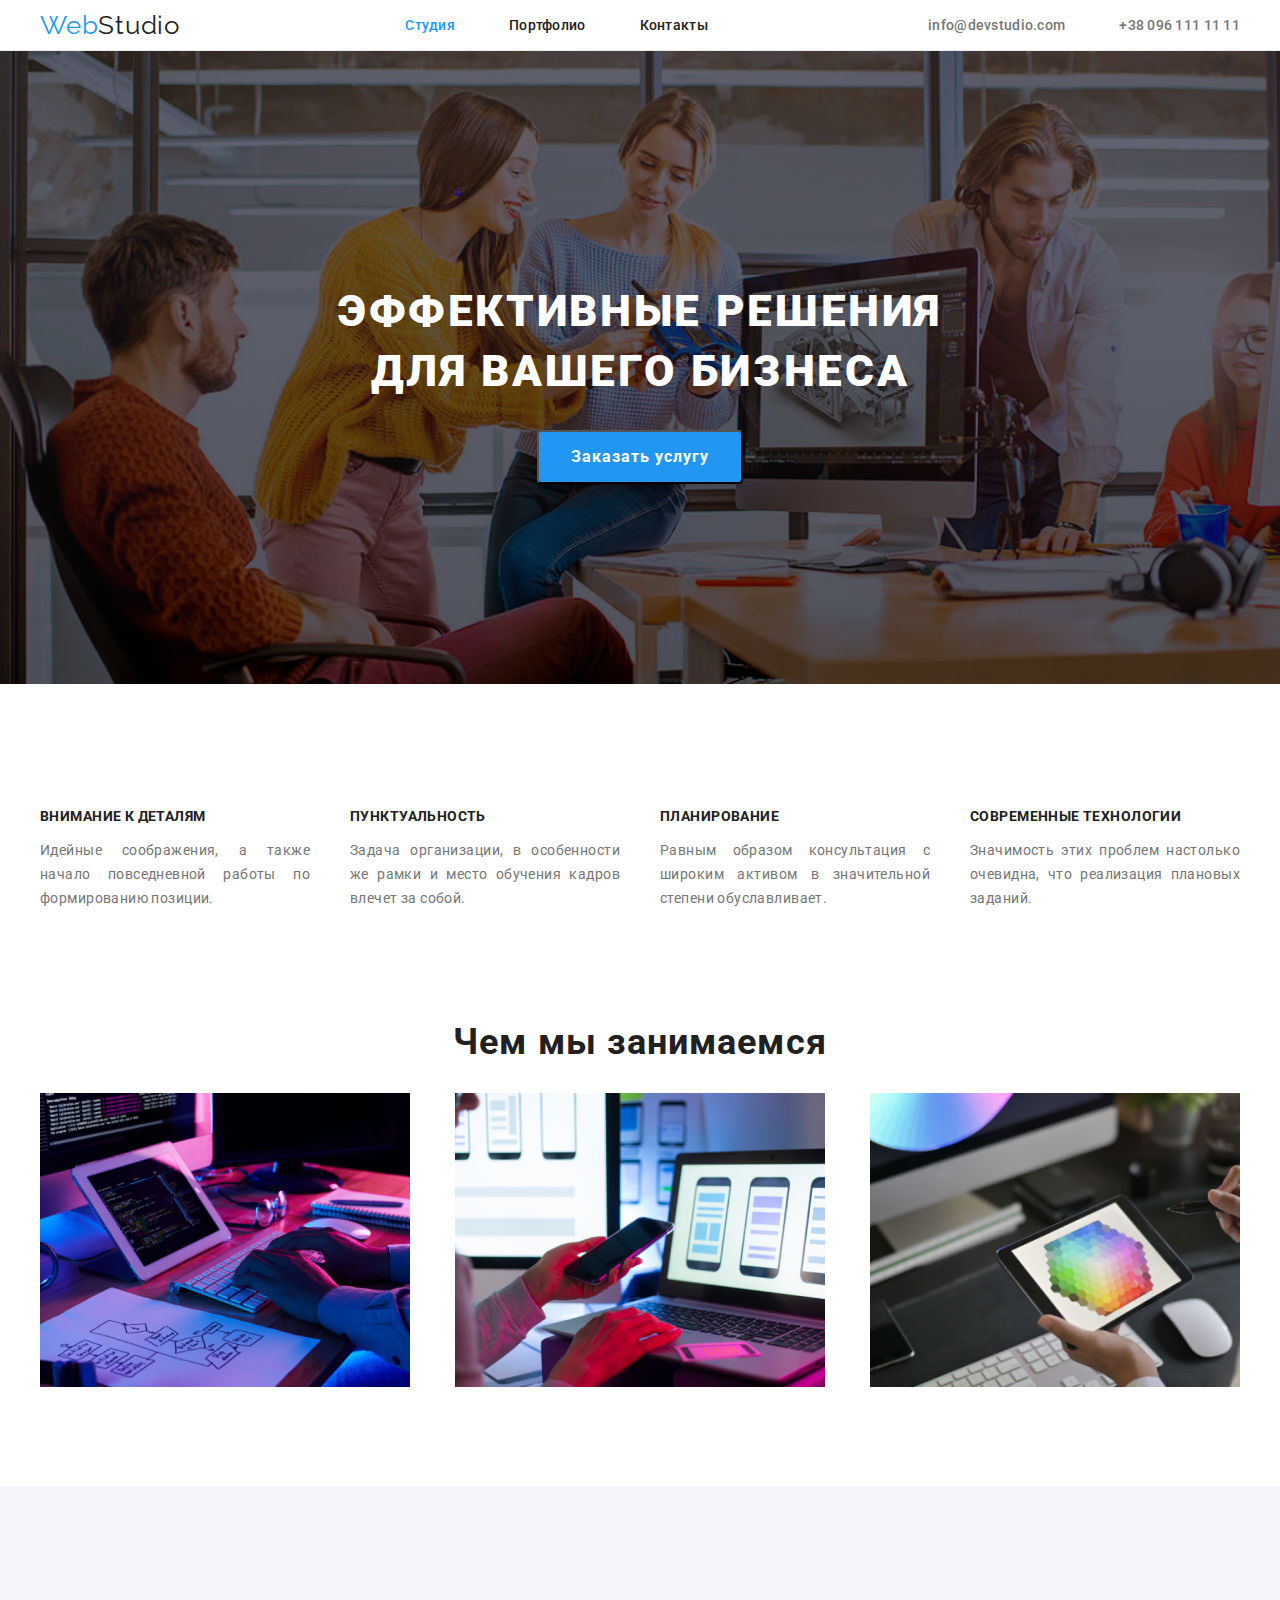
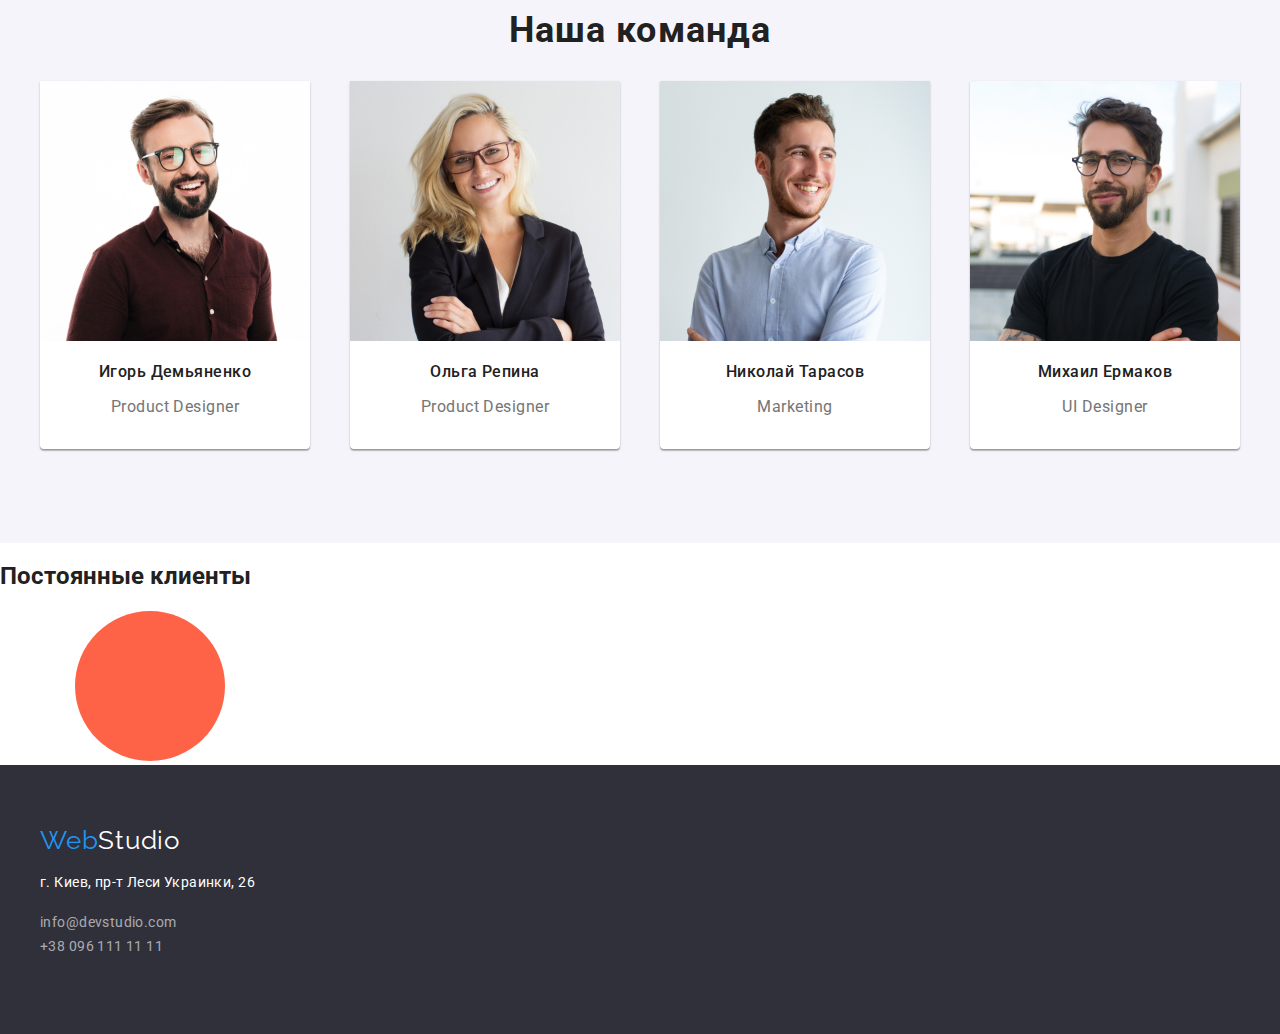
==== index.html @ 9087ba86 "Add files via upload" ====
<!DOCTYPE html>
<html lang="ru">

<head>
    <meta charset="UTF-8">
    <meta http-equiv="X-UA-Compatible" content="IE=edge">
    <meta name="viewport" content="width=device-width, initial-scale=1.0">
    <link rel="stylesheet" href="./css/modern-normalize.css">
    <link rel="stylesheet" href="./css/style.css">
    <link rel="preconnect" href="https://fonts.gstatic.com">
    <link
        href="https://fonts.googleapis.com/css2?family=Raleway:wght@700&family=Roboto:wght@400;500;700;900&display=swap"
        rel="stylesheet">
    <title>Home Work</title>
</head>

<body>
    <!-- навигационное меню -->
    <header class="headline">
        <div class="container">
            <a class=" web-studio" href="#">Web<span class="headline-name">Studio</span></a>
            <nav class="nav-bar">
                <ul>
                    <li><a href="./index.html" class="nav-studia-one">Студия</a></li>
                    <li><a href="./portfolio.html" class="nav-portfolio">Портфолио</a></li>
                    <li><a href="#" class="nav-contact">Контакты</a></li>
                </ul>
            </nav>
            <ul class="mail-tel">
                <li><a href="mailto:info@devstudio.com" class="color-blue">info@devstudio.com</a></li>
                <li><a href="tel:+380961111111">+38 096 111 11 11</a></li>
            </ul>
        </div>
    </header>
    <!-- основная часть -->
    <main>
        <!-- Шапка с кнопкой-->
        <section class="section-one">            
            <h1 class="h1">эффективные решения для вашего бизнеса</h1>
            <button class="button" type="button">Заказать услугу</button>            
        </section>
        <!-- первая секция -->
        <section class="section container">
            <ul class="detail">
                <li>
                    <h3>Внимание к деталям</h3>
                    <p>Идейные соображения, а также начало повседневной работы по формированию позиции.</p>
                </li>
                <li>
                    <h3>Пунктуальность</h3>
                    <p>Задача организации, в особенности же рамки и место обучения кадров влечет за собой.</p>
                </li>
                <li>
                    <h3>Планирование</h3>
                    <p>Равным образом консультация с широким активом в значительной степени обуславливает.</p>
                </li>
                <li>
                    <h3>Современные технологии</h3>
                    <p>Значимость этих проблем настолько очевидна, что реализация плановых заданий.</p>
                </li>
            </ul>
            <!-- вторая секция -->
            <h2 class="doing-name">Чем мы занимаемся</h2>
            <ul class="doing container">
                <li>
                    <img src="./images/box1.jpg" alt="Работа на ПК" width="370">
                </li>
                <li>
                    <img src="./images/box2.jpg" alt="Работа с телефонией" width="370">
                </li>
                <li>
                    <img src="./images/box3.jpg" alt="Работа с программой" width="370">
                </li>
            </ul>
        </section>
        <!-- Наша команда -->
        <section class="section-three section">
            <h2>Наша команда</h2>
            <ul class="team container">
                <li>
                    <img src="./images/img1.jpg" alt="Дизайнер" width="270">
                    <div class="team-footer">
                        <h3>Игорь Демьяненко</h3>
                        <p>Product Designer</p>
                    </div>
                </li>
                <li>
                    <img src="./images/img2.jpg" alt="Разработчик" width="270">
                    <div class="team-footer">
                        <h3>Ольга Репина</h3>
                        <p>Product Designer</p>
                    </div>
                </li>
                <li>
                    <img src="./images/img3.jpg" alt="Маркетолог" width="270">
                    <div class="team-footer">
                        <h3>Николай Тарасов</h3>
                        <p>Marketing</p>
                    </div>
                </li>
                <li>
                    <img src="./images/img4.jpg" alt="Дизайнер интерфейса" width="270">
                    <div class="team-footer">
                        <h3>Михаил Ермаков</h3>
                        <p>UI Designer</p>
                    </div>
                </li>
            </ul>
        </section>
        <!-- Постоянные клиенты -->
        <h2>Постоянные клиенты</h2>
        <svg version="1.1" xmlns="http://www.w3.org/2000/svg" xmlns:xlink="http://www.w3.org/1999/xlink"
            xmlns:ev="http://www.w3.org/2001/xml-events">
            <circle r="75" cx="50%" cy="50%" fill="tomato" />
        </svg>
    </main>
    <!-- подвал -->
    <footer class="footer">
        <div class="container">
            <a class=" web-studio" href="#">Web<span class="footer-name">Studio</span></a>
            <address>
                <p class="address">г. Киев, пр-т Леси Украинки, 26</p>
                <ul>
                    <li><a class="footer-info" href="mailto:info@devstudio.com">info@devstudio.com</a></li>
                    <li><a class="footer-info" href="tel:+380961111111">+38 096 111 11 11</a></li>
                </ul>
            </address>
        </div>
    </footer>
</body>

</html>
---- css/style.css ----
/* глобальный стиль */
body {
  font-family: Roboto, sans-serif;
  font-style: normal;
  font-weight: normal;
  max-width: 1600px;
  color: #212121;
}
:root {
  --color-primary: #2196f3;
  --color-black: #212121;
  --color-gray: #757575;
  --color-white: #ffffff;
}
.container {
  width: 1200px;
  margin: 0 auto;
}
/* хедер */
header {
  border-bottom: 1px solid #ececec;
}
.headline > div {
  display: flex;
  justify-content: space-between;
  align-items: center;
}
.headline li {
  display: inline;
  list-style: none;
}
.headline li:not(:last-child) {
  padding-right: 50px;
}
.headline a {
  text-decoration: none;
}

.web-studio {
  width: 145px;
  height: 31px;
  font-family: Raleway, sans-serif;
  font-size: 26px;
  line-height: 31px;
  color: #212121;
  letter-spacing: 0.03em;
  text-decoration: none;
  color: var(--color-primary);
}
.headline-name,
.nav-portfolio,
.nav-contact {
  color: var(--color-black);
}
.nav-studia-one {
  color: var(--color-primary);
}

.nav-bar a {
  font-style: normal;
  font-weight: 500;
  font-size: 14px;
  line-height: 16px;
  letter-spacing: 0.02em;
}

.mail-tel > li > a {
  font-weight: 500;
  font-size: 14px;
  line-height: 16px;
  letter-spacing: 0.02em;
  color: var(--color-gray);
}
.nav-bar > ul > li > a:hover,
.nav-bar > ul > li > a:focus,
.mail-tel > li > a:hover,
.mail-tel > li > a:focus {
  color: var(--color-primary);
}
/* section button */
/* .section-fone {
  background: linear-gradient(rgba(47, 48, 58, 0.4), rgba(0, 0, 0, 0.4)),
    url(/images/bg.jpg);
  background-size: cover;
} */
.section-one {
  display: flex;
  flex-direction: column;
  align-items: center;
  padding-top: 200px;
  padding-bottom: 200px;
  background: linear-gradient(rgba(47, 48, 58, 0.4), rgba(0, 0, 0, 0.4)),
    url(/images/bg.jpg);
  background-size: cover;
}
.section-one > button a {
  text-decoration: none;
  padding: 10px 32px;
}

.h1 {
  width: 696px;
  height: 120px;
  font-weight: 900;
  font-size: 44px;
  line-height: 60px;
  text-align: center;
  letter-spacing: 0.06em;
  text-transform: uppercase;
  color: var(--color-white);
}
.button {
  font-weight: bold;
  font-size: 16px;
  line-height: 30px;
  padding: 10px 32px;
  align-items: center;
  text-align: center;
  letter-spacing: 0.06em;
  color: var(--color-white);
  background-color: var(--color-primary);
  border-radius: 4px;
  box-shadow: 0px 4px 4px rgba(0, 0, 0, 0.15);
}

/* основная  часть */
.section {
  padding-top: 94px;
  padding-bottom: 94px;
}
.detail {
  display: flex;
  justify-content: space-between;
  padding: 0;
}
.detail > li {
  list-style: none;
}
.detail h3 {
  font-weight: bold;
  font-size: 14px;
  line-height: 16px;
  letter-spacing: 0.03em;
  text-transform: uppercase;
  color: var(--color-black);
}
.detail p {
  font-size: 14px;
  line-height: 24px;
  letter-spacing: 0.03em;
  color: var(--color-gray);
  text-align: justify;
  width: 270px;
  height: 75px;
}
/* чем мы занимаемся */
.doing-name {
  font-weight: bold;
  font-size: 36px;
  line-height: 42px;
  text-align: center;
  letter-spacing: 0.03em;
  color: var(--color-black);
  margin-top: 94px;
}
.doing {
  display: flex;
  justify-content: space-between;
  padding: 0;
}
.doing li {
  list-style: none;
}
/* наша команда */
.section-three {
  background: #f5f4fa;
  /* padding-top: 94px;
  padding-bottom: 94px; */
}
.section-three li {
  list-style: none;
  background: var(--color-white);
  box-shadow: 0px 1px 3px rgba(0, 0, 0, 0.12), 0px 1px 1px rgba(0, 0, 0, 0.14),
    0px 2px 1px rgba(0, 0, 0, 0.2);
  border-radius: 0px 0px 4px 4px;
}
.section-three h2 {
  font-weight: bold;
  font-size: 36px;
  line-height: 42px;
  text-align: center;
  letter-spacing: 0.03em;
  color: var(--color-black);
}
.team {
  display: flex;
  justify-content: space-between;
  padding: 0;
}
.team > li {
  width: 270px;
  height: 368px;
}
.team-footer {
  text-align: center;
}
.team-footer > h3 {
  font-weight: 500;
  font-size: 16px;
  line-height: 19px;
  text-align: center;
  letter-spacing: 0.03em;
  color: var(--color-black);
}
.team-footer > p {
  font-size: 16px;
  line-height: 19px;
  text-align: center;
  letter-spacing: 0.03em;
  color: var(--color-gray);
}

/* подвал */
.footer {
  background: #2f303a;
  padding-top: 60px;
  padding-bottom: 60px;
}
.footer ul {
  padding: 0;
}
.footer li {
  list-style: none;
}
.address {
  font-style: normal;
  font-size: 14px;
  line-height: 24px;
  letter-spacing: 0.03em;
  color: var(--color-white);
}
.footer-name {
  color: var(--color-white);
}

.footer-info {
  text-decoration: none;
  font-style: normal;
  font-weight: normal;
  font-size: 14px;
  line-height: 24px;
  letter-spacing: 0.03em;
  color: rgba(255, 255, 255, 0.6);
}
.footer-info:hover,
.footer-info:focus {
  color: var(--color-white);
}

/* page potfolio */
.menu-button li {
  list-style: none;
}
.nav-studia-two {
  color: var(--color-black);
}
.nav-portfolio-two {
  color: var(--color-primary);
}
/* секция с кнопками */

.section-button {
  display: flex;
  justify-content: center;
}
.section-button li {
  list-style: none;
}
.section-button > li {
  font-weight: 500;
  font-size: 16px;
  line-height: 26px;
  letter-spacing: 0.03em;
  color: var(--color-black);
}
.section-button > li > button {
  padding: 6px 22px;
  border-radius: 4px;
}
.section-button > li > button {
  margin-right: 8px;
  border: none;
}
.section-button > li:first-child > button {
  background: var(--color-primary);
  color: var(--color-white);
  cursor: pointer;
}
.section-button > li > button:hover {
  background: var(--color-primary);
  color: var(--color-white);
  cursor: pointer;
}
.main {
  display: flex;
  justify-content: space-between;
  flex-wrap: wrap;
  padding: 0;
}
.main li {
  list-style: none;
  border: 1px solid #eeeeee;
  /* margin-bottom: 50px; */
}
.main li:nth-child(-n + 6) {
  margin-bottom: 50px;
}
.main li:nth-child(-n + 3) {
  margin-top: 50px;
}
.main a {
  text-decoration: none;
}
.main-footer {
  margin: 20px 24px;
}
.main-footer > h3 {
  font-weight: bold;
  font-size: 18px;
  line-height: 36px;
  letter-spacing: 0.06em;
  color: var(--color-black);
}
.main-footer > p {
  font-size: 16px;
  line-height: 30px;
  letter-spacing: 0.03em;
  color: var(--color-gray);
}
.h2-main {
  position: absolute;
  display: none;
}
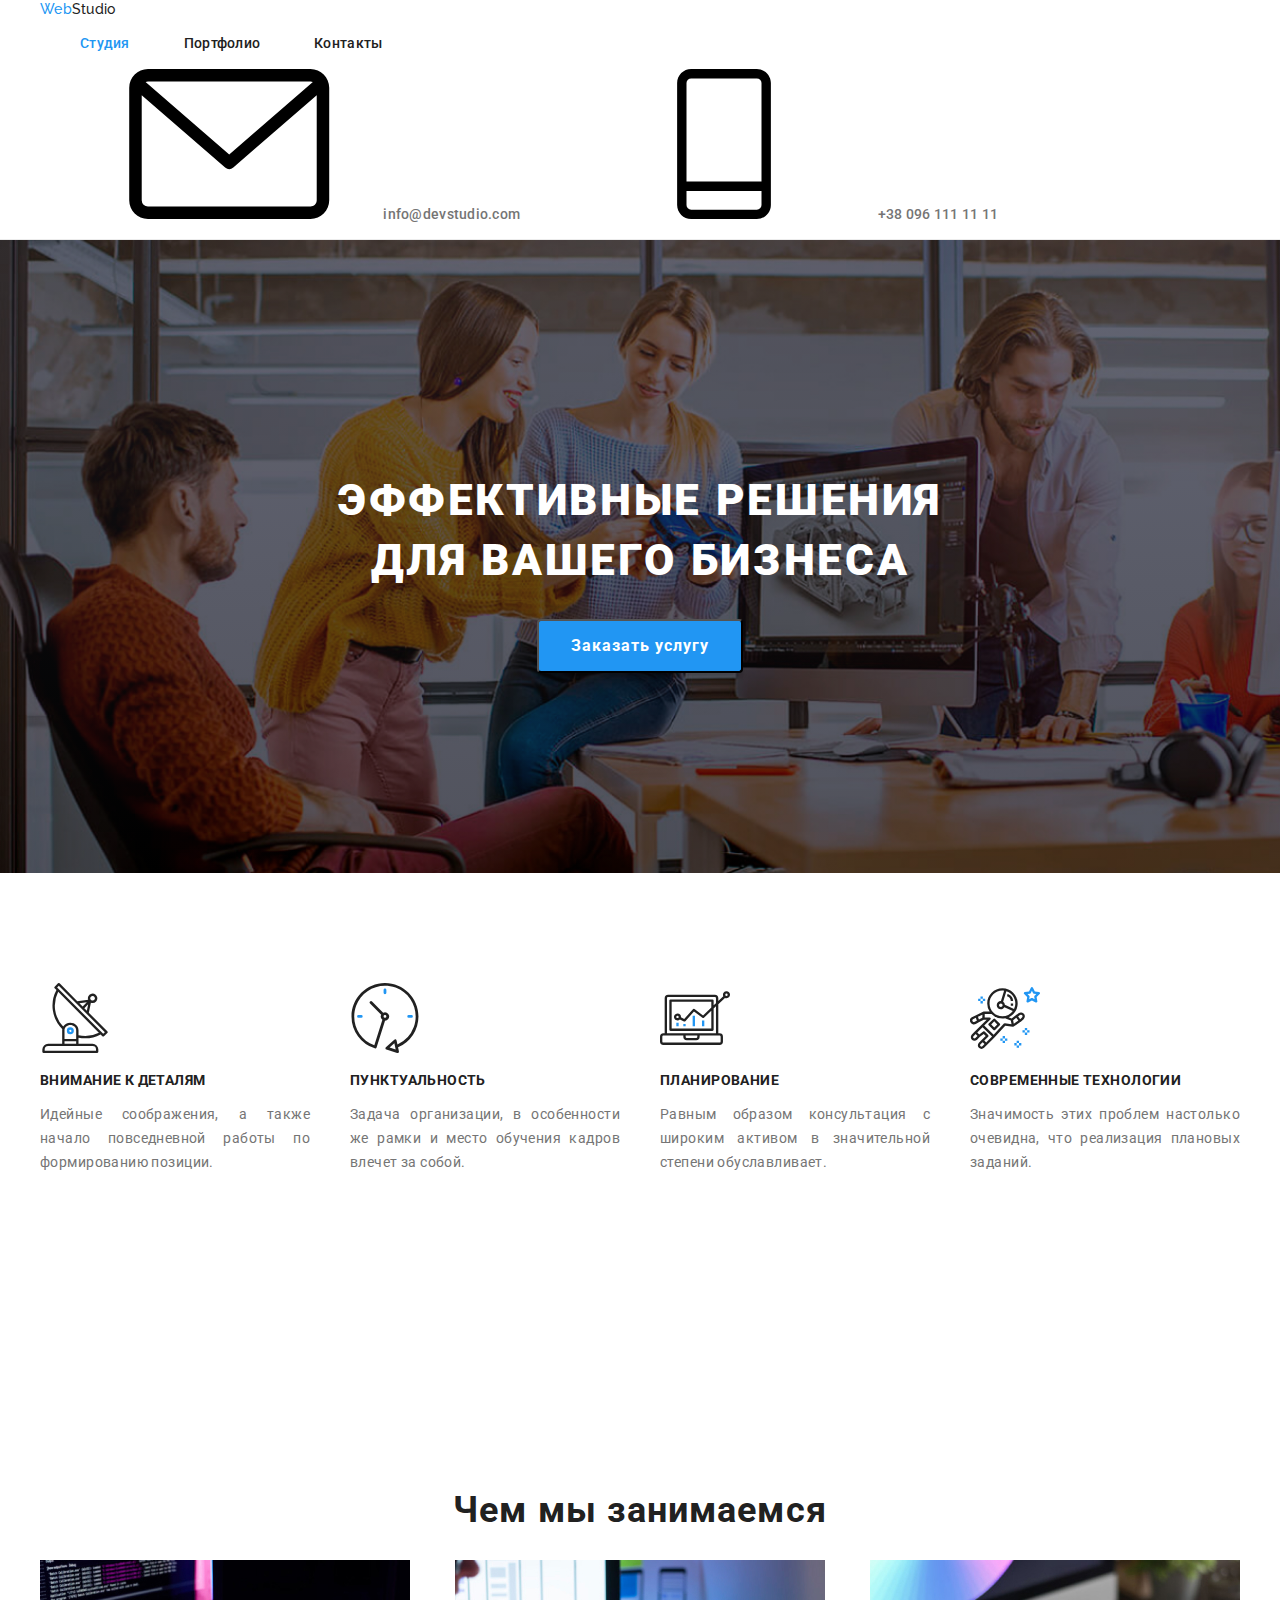
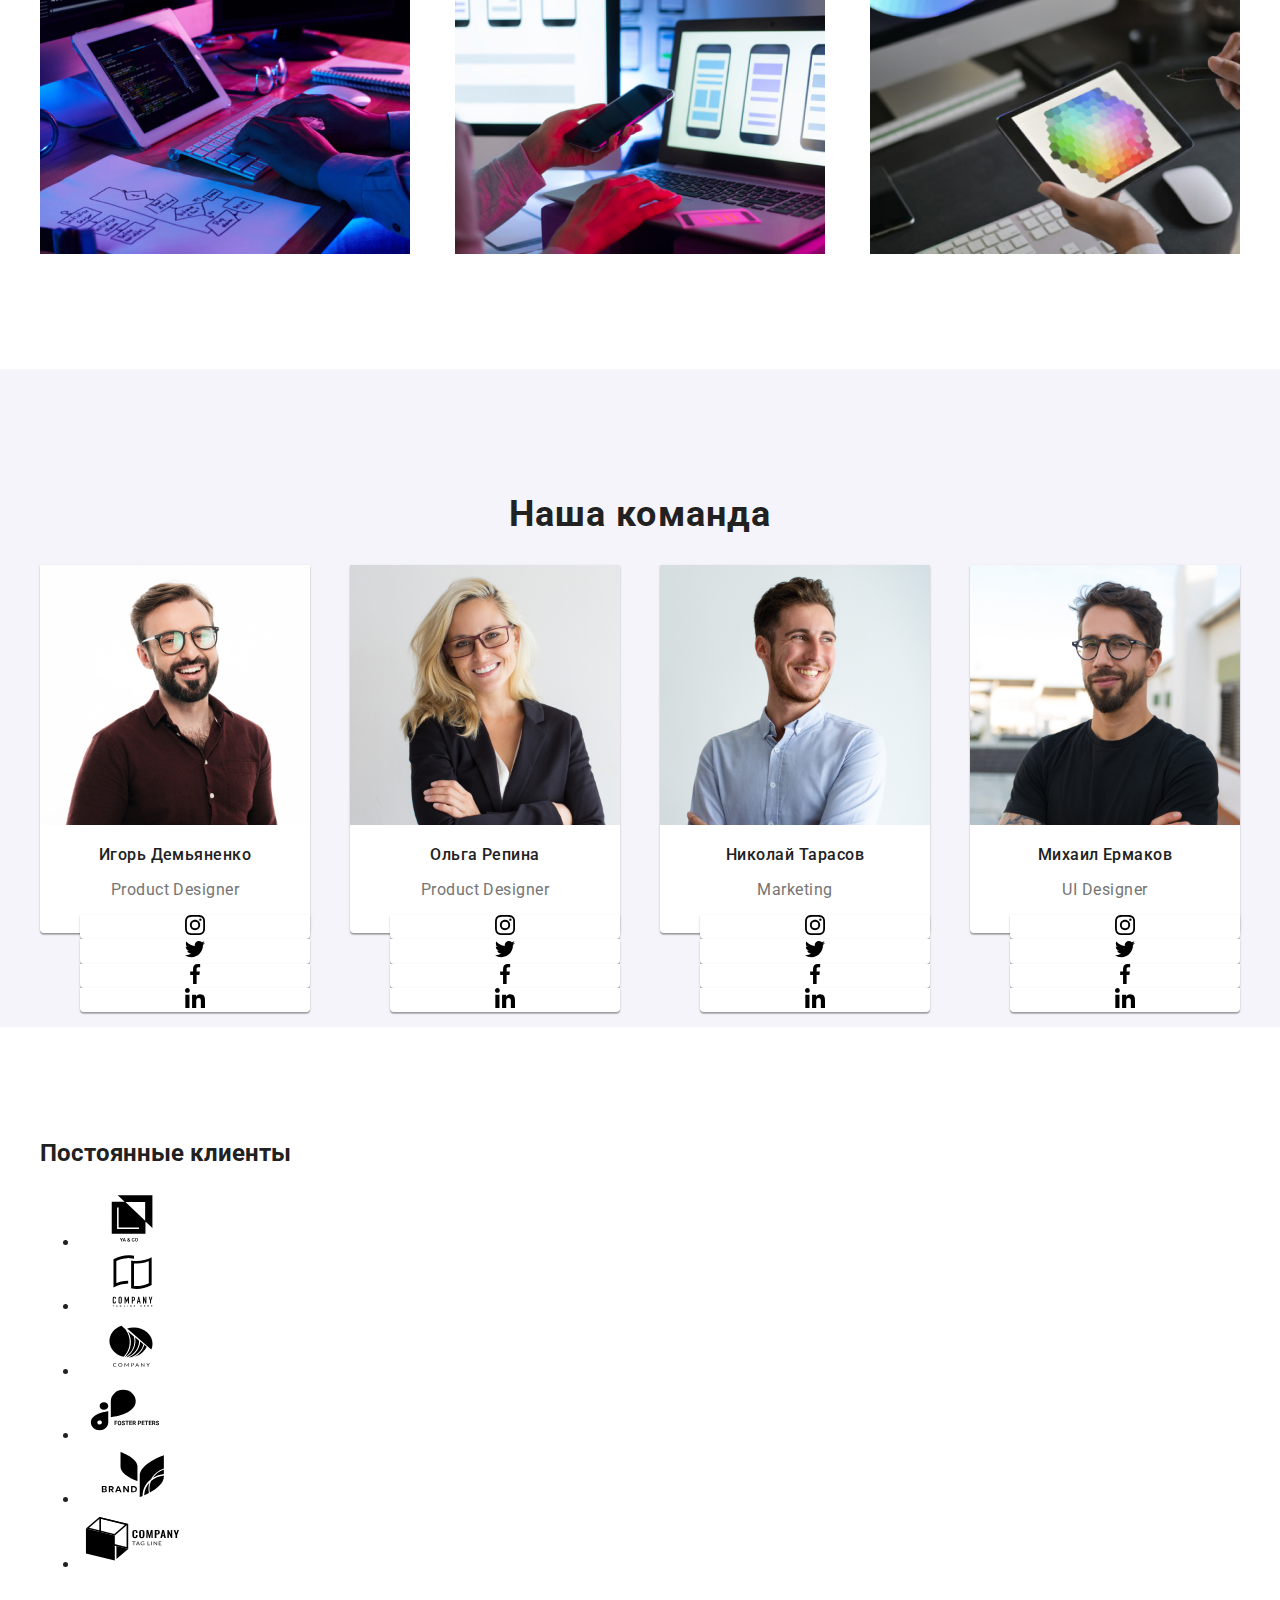
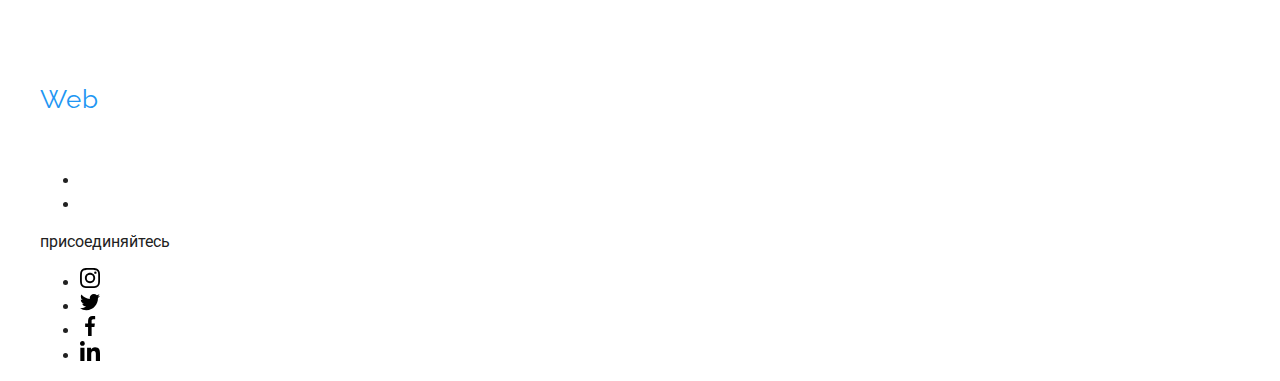
==== commit 37c7b801: "Update index.html" ====
--- a/index.html
+++ b/index.html
@@ -1,6 +1,5 @@
 <!DOCTYPE html>
 <html lang="ru">
-
 <head>
     <meta charset="UTF-8">
     <meta http-equiv="X-UA-Compatible" content="IE=edge">
@@ -8,125 +7,297 @@
     <link rel="stylesheet" href="./css/modern-normalize.css">
     <link rel="stylesheet" href="./css/style.css">
     <link rel="preconnect" href="https://fonts.gstatic.com">
-    <link
-        href="https://fonts.googleapis.com/css2?family=Raleway:wght@700&family=Roboto:wght@400;500;700;900&display=swap"
-        rel="stylesheet">
+    <link href="https://fonts.googleapis.com/css2?family=Raleway:wght@700&family=Roboto:wght@400;500;700;900&display=swap" rel="stylesheet">
     <title>Home Work</title>
 </head>
-
-<body>
-    <!-- навигационное меню -->
-    <header class="headline">
-        <div class="container">
+    <body>    
+    <!-- навигационное меню -->    
+    <header>
+        <div class="container headline">            
+            <nav class="nav-bar">
             <a class=" web-studio" href="#">Web<span class="headline-name">Studio</span></a>
-            <nav class="nav-bar">
-                <ul>
-                    <li><a href="./index.html" class="nav-studia-one">Студия</a></li>
-                    <li><a href="./portfolio.html" class="nav-portfolio">Портфолио</a></li>
-                    <li><a href="#" class="nav-contact">Контакты</a></li>
-                </ul>
-            </nav>
+            <ul>
+            <li><a href="./index.html" class="nav-studia-one">Студия</a></li>
+            <li><a href="./portfolio.html" class="nav-portfolio" >Портфолио</a></li>
+            <li><a href="#" class="nav-contact" >Контакты</a></li>
+            </ul>
+            </nav>            
             <ul class="mail-tel">
-                <li><a href="mailto:info@devstudio.com" class="color-blue">info@devstudio.com</a></li>
-                <li><a href="tel:+380961111111">+38 096 111 11 11</a></li>
-            </ul>
+                <li><a href="mailto:info@devstudio.com">
+                        <svg class="svg-mail">
+                            <use href="./images/icons.svg#icon-envelope"></use>
+                        </svg>
+                        info@devstudio.com</a></li>
+                <li>                    
+                    <a href="tel:+380961111111">
+                        <svg class="svg-tel">
+                            <use href="./images/icons.svg#icon-Vector"></use>
+                        </svg>
+                        +38 096 111 11 11</a></li>
+            </ul>            
         </div>
     </header>
     <!-- основная часть -->
-    <main>
+    <main>        
         <!-- Шапка с кнопкой-->
-        <section class="section-one">            
-            <h1 class="h1">эффективные решения для вашего бизнеса</h1>
-            <button class="button" type="button">Заказать услугу</button>            
+    <section class="section-one">
+        <h1 class="h1" >эффективные решения для вашего бизнеса</h1>
+        <button class="button" type="button">Заказать услугу</button>        
+    </section>  
+        <!-- первая секция -->
+        <section class="section no-bottom">
+            <div class="container">
+            <ul class="detail">
+                <li>
+                    <div class="icon-wrapper">
+                    <svg width="70px" height="70px">
+                        <use href="./images/icons.svg#icon-antenna"></use>
+                    </svg>
+                    </div>
+                <h3>Внимание к деталям</h3>
+                <p>Идейные соображения, а также начало повседневной работы по формированию позиции.</p>
+                </li>
+                <li>
+                    <div class="icon-wrapper">
+                        <svg width="70px" height="70px">
+                            <use href="./images/icons.svg#icon-clock"></use>
+                        </svg>
+                    </div>
+                <h3>Пунктуальность</h3>
+                <p>Задача организации, в особенности же рамки и место обучения кадров влечет за собой.</p>
+                </li>
+                <li>
+                    <div class="icon-wrapper">
+                        <svg width="70px" height="70px">
+                            <use href="./images/icons.svg#icon-diagram"></use>
+                        </svg>
+                    </div>
+                <h3>Планирование</h3>                
+                <p>Равным образом консультация с широким активом в значительной степени обуславливает.</p>
+                </li>                
+                <li>
+                    <div class="icon-wrapper">
+                        <svg width="70px" height="70px">
+                            <use href="./images/icons.svg#icon-astronaut"></use>
+                        </svg>
+                    </div>
+                <h3>Современные технологии</h3>
+                <p>Значимость этих проблем настолько очевидна, что реализация плановых заданий.</p>
+                </li>
+            </ul>
+            </div>  
+            </section>
+            <!-- вторая секция -->
+            <section class="section">
+                <div class="container">
+            <h2 class="doing-name" >Чем мы занимаемся</h2>            
+                <ul class="doing">
+                <li>
+                    <img src="./images/box1.jpg" alt="Работа на ПК" width="370">
+                </li>
+                <li>
+                    <img src="./images/box2.jpg" alt="Работа с телефонией" width="370">
+                </li>
+                <li>
+                    <img src="./images/box3.jpg" alt="Работа с программой" width="370">
+                </li>
+                </ul> 
+            </div>
         </section>
-        <!-- первая секция -->
-        <section class="section container">
-            <ul class="detail">
-                <li>
-                    <h3>Внимание к деталям</h3>
-                    <p>Идейные соображения, а также начало повседневной работы по формированию позиции.</p>
-                </li>
-                <li>
-                    <h3>Пунктуальность</h3>
-                    <p>Задача организации, в особенности же рамки и место обучения кадров влечет за собой.</p>
-                </li>
-                <li>
-                    <h3>Планирование</h3>
-                    <p>Равным образом консультация с широким активом в значительной степени обуславливает.</p>
-                </li>
-                <li>
-                    <h3>Современные технологии</h3>
-                    <p>Значимость этих проблем настолько очевидна, что реализация плановых заданий.</p>
-                </li>
-            </ul>
-            <!-- вторая секция -->
-            <h2 class="doing-name">Чем мы занимаемся</h2>
-            <ul class="doing container">
-                <li>
-                    <img src="./images/box1.jpg" alt="Работа на ПК" width="370">
-                </li>
-                <li>
-                    <img src="./images/box2.jpg" alt="Работа с телефонией" width="370">
-                </li>
-                <li>
-                    <img src="./images/box3.jpg" alt="Работа с программой" width="370">
-                </li>
-            </ul>
-        </section>
-        <!-- Наша команда -->
+        <!-- третья секция -->
         <section class="section-three section">
+            <div class="container">
             <h2>Наша команда</h2>
             <ul class="team container">
-                <li>
-                    <img src="./images/img1.jpg" alt="Дизайнер" width="270">
-                    <div class="team-footer">
-                        <h3>Игорь Демьяненко</h3>
-                        <p>Product Designer</p>
-                    </div>
-                </li>
-                <li>
-                    <img src="./images/img2.jpg" alt="Разработчик" width="270">
-                    <div class="team-footer">
-                        <h3>Ольга Репина</h3>
-                        <p>Product Designer</p>
-                    </div>
-                </li>
-                <li>
-                    <img src="./images/img3.jpg" alt="Маркетолог" width="270">
-                    <div class="team-footer">
-                        <h3>Николай Тарасов</h3>
-                        <p>Marketing</p>
-                    </div>
-                </li>
-                <li>
-                    <img src="./images/img4.jpg" alt="Дизайнер интерфейса" width="270">
-                    <div class="team-footer">
-                        <h3>Михаил Ермаков</h3>
-                        <p>UI Designer</p>
-                    </div>
-                </li>
-            </ul>
+                <li>                                
+                <img src="./images/img1.jpg" alt="Дизайнер" width="270">
+                <div class="team-footer">
+                <h3>Игорь Демьяненко</h3>
+                <p>Product Designer</p>
+                <ul class="social-links">
+                    <li><a class="social-link">
+                        <svg width="20px" height="20px" class="social-icon">
+                            <use href="./images/icons.svg#icon-instagram"></use>
+                        </svg>
+                    </a></li>
+                    <li><a class="social-link">
+                        <svg width="20px" height="20px" class="social-icon">
+                            <use href="./images/icons.svg#icon-twitter"></use>
+                        </svg>
+                    </a></li>
+                    <li><a class="social-link">
+                        <svg width="20px" height="20px" class="social-icon">
+                            <use href="./images/icons.svg#icon-facebook"></use>
+                        </svg>
+                    </a></li>
+                    <li><a class="social-link">
+                        <svg width="20px" height="20px" class="social-icon">
+                            <use href="./images/icons.svg#icon-linkedin"></use>
+                        </svg>
+                    </a></li>
+                </ul>         
+                </div>
+                </li>
+               <li>
+                <img src="./images/img2.jpg" alt="Разработчик" width="270">
+                <div class="team-footer">
+                <h3>Ольга Репина</h3>
+                <p>Product Designer</p>
+                <ul class="social-links">
+                    <li><a class="social-link">
+                            <svg width="20px" height="20px" class="social-icon">
+                                <use href="./images/icons.svg#icon-instagram"></use>
+                            </svg>
+                        </a></li>
+                    <li><a class="social-link">
+                            <svg width="20px" height="20px" class="social-icon">
+                                <use href="./images/icons.svg#icon-twitter"></use>
+                            </svg>
+                        </a></li>
+                    <li><a class="social-link">
+                            <svg width="20px" height="20px" class="social-icon">
+                                <use href="./images/icons.svg#icon-facebook"></use>
+                            </svg>
+                        </a></li>
+                    <li><a class="social-link">
+                            <svg width="20px" height="20px" class="social-icon">
+                                <use href="./images/icons.svg#icon-linkedin"></use>
+                            </svg>
+                        </a></li>
+                </ul>
+                </div>
+                </li>
+                <li>
+                <img src="./images/img3.jpg" alt="Маркетолог" width="270">
+                <div class="team-footer">
+                <h3>Николай Тарасов</h3>
+                <p>Marketing</p>
+                <ul class="social-links">
+                    <li><a class="social-link">
+                            <svg width="20px" height="20px" class="social-icon">
+                                <use href="./images/icons.svg#icon-instagram"></use>
+                            </svg>
+                        </a></li>
+                    <li><a class="social-link">
+                            <svg width="20px" height="20px" class="social-icon">
+                                <use href="./images/icons.svg#icon-twitter"></use>
+                            </svg>
+                        </a></li>
+                    <li><a class="social-link">
+                            <svg width="20px" height="20px" class="social-icon">
+                                <use href="./images/icons.svg#icon-facebook"></use>
+                            </svg>
+                        </a></li>
+                    <li><a class="social-link">
+                            <svg width="20px" height="20px" class="social-icon">
+                                <use href="./images/icons.svg#icon-linkedin"></use>
+                            </svg>
+                        </a></li>
+                </ul>
+                </div>
+                </li>
+                <li>
+                <img src="./images/img4.jpg" alt="Дизайнер интерфейса" width="270">
+                <div class="team-footer">
+                <h3>Михаил Ермаков</h3>
+                <p>UI Designer</p>
+                <ul class="social-links">
+                    <li><a class="social-link">
+                            <svg width="20px" height="20px" class="social-icon">
+                                <use href="./images/icons.svg#icon-instagram"></use>
+                            </svg>
+                        </a></li>
+                    <li><a class="social-link">
+                            <svg width="20px" height="20px" class="social-icon">
+                                <use href="./images/icons.svg#icon-twitter"></use>
+                            </svg>
+                        </a></li>
+                    <li><a class="social-link">
+                            <svg width="20px" height="20px" class="social-icon">
+                                <use href="./images/icons.svg#icon-facebook"></use>
+                            </svg>
+                        </a></li>
+                    <li><a class="social-link">
+                            <svg width="20px" height="20px" class="social-icon">
+                                <use href="./images/icons.svg#icon-linkedin"></use>
+                            </svg>
+                        </a></li>
+                </ul>
+                </div>
+                </li>
+            </ul>
+            </div>
         </section>
-        <!-- Постоянные клиенты -->
-        <h2>Постоянные клиенты</h2>
-        <svg version="1.1" xmlns="http://www.w3.org/2000/svg" xmlns:xlink="http://www.w3.org/1999/xlink"
-            xmlns:ev="http://www.w3.org/2001/xml-events">
-            <circle r="75" cx="50%" cy="50%" fill="tomato" />
-        </svg>
     </main>
+    <!-- Постоянные клиенты -->
+    <section class="section">
+        <div class="container clients">
+            <h2>Постоянные клиенты</h2>
+            <ul>
+                    <li><a class="clients-icon">
+                            <svg width="106px" height="60px">
+                                <use href="./images/icons.svg#icon-Logo1"></use>
+                            </svg></a></li>
+                <li><a class="clients-icon">
+                        <svg width="106px" height="60px">
+                            <use href="./images/icons.svg#icon-Logo2"></use>
+                        </svg></a></li>
+                <li><a class="clients-icon">
+                        <svg width="106px" height="60px">
+                            <use href="./images/icons.svg#icon-Logo3"></use>
+                        </svg></a></li>
+                <li><a class="clients-icon">
+                        <svg width="106px" height="60px">
+                            <use href="./images/icons.svg#icon-Logo4"></use>
+                        </svg></a></li>
+                <li><a class="clients-icon">
+                        <svg width="106px" height="60px">
+                            <use href="./images/icons.svg#icon-Logo5"></use>
+                        </svg></a></li>
+                <li><a class="clients-icon">
+                        <svg width="106px" height="60px">
+                            <use href="./images/icons.svg#icon-Logo6"></use>
+                        </svg></a></li>
+            </ul>
+        </div>
+    </section>
     <!-- подвал -->
-    <footer class="footer">
-        <div class="container">
-            <a class=" web-studio" href="#">Web<span class="footer-name">Studio</span></a>
-            <address>
-                <p class="address">г. Киев, пр-т Леси Украинки, 26</p>
-                <ul>
-                    <li><a class="footer-info" href="mailto:info@devstudio.com">info@devstudio.com</a></li>
-                    <li><a class="footer-info" href="tel:+380961111111">+38 096 111 11 11</a></li>
-                </ul>
-            </address>
+    <footer>
+        <div class="container footer-block">
+            <div class="footer-one">
+        <a class=" web-studio" href="#">Web<span class="footer-name">Studio</span></a>
+            <address><p class="address" >г. Киев, пр-т Леси Украинки, 26</p></address>
+            <ul>
+            <li><a class="footer-info" href="mailto:info@devstudio.com">info@devstudio.com</a></li>
+            <li><a class="footer-info" href="tel:+380961111111">+38 096 111 11 11</a></li>
+            </ul>            
         </div>
-    </footer>
-</body>
-
-</html>+        <div class="footer-two">
+            <p>присоединяйтесь</p>
+            <ul class="footer-links">
+                <li><a class="footer-link">
+                        <svg width="20px" height="20px" class="footer-icon">
+                            <use href="./images/icons.svg#icon-instagram"></use>
+                        </svg>
+                    </a></li>
+                <li><a class="footer-link">
+                        <svg width="20px" height="20px" class="footer-icon">
+                            <use href="./images/icons.svg#icon-twitter"></use>
+                        </svg>
+                    </a></li>
+                <li><a class="footer-link">
+                        <svg width="20px" height="20px" class="footer-icon">
+                            <use href="./images/icons.svg#icon-facebook"></use>
+                        </svg>
+                    </a></li>
+                <li><a class="footer-link">
+                        <svg width="20px" height="20px" class="footer-icon">
+                            <use href="./images/icons.svg#icon-linkedin"></use>
+                        </svg>
+                    </a></li>
+            </ul>
+            </div>
+        </div>
+    </footer>    
+    </body>
+</html>
--- a/css/style.css
+++ b/css/style.css
@@ -89,8 +89,7 @@
   align-items: center;
   padding-top: 200px;
   padding-bottom: 200px;
-  background: linear-gradient(rgba(47, 48, 58, 0.4), rgba(0, 0, 0, 0.4)),
-    url(/images/bg.jpg);
+  background: linear-gradient(rgba(47, 48, 58, 0.4), rgba(0, 0, 0, 0.4)), url(../images/bg.jpg);
   background-size: cover;
 }
 .section-one > button a {
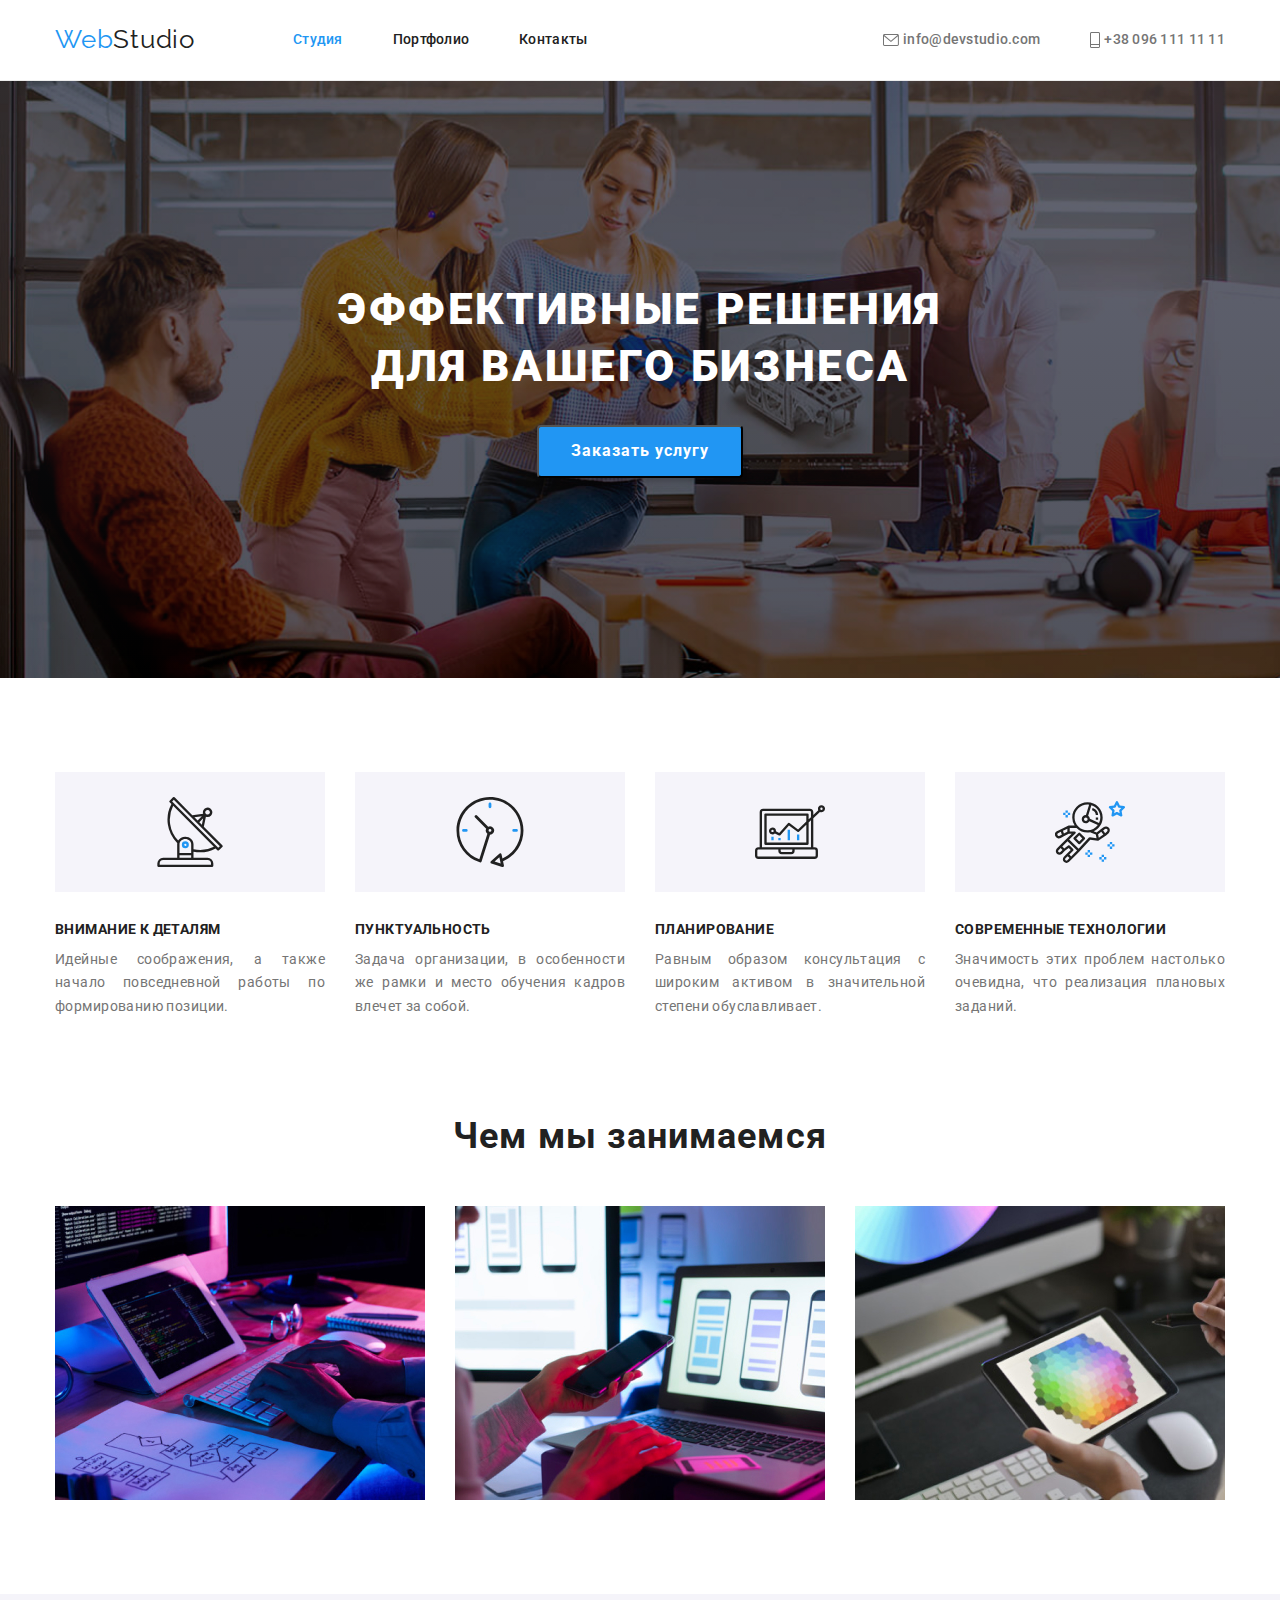
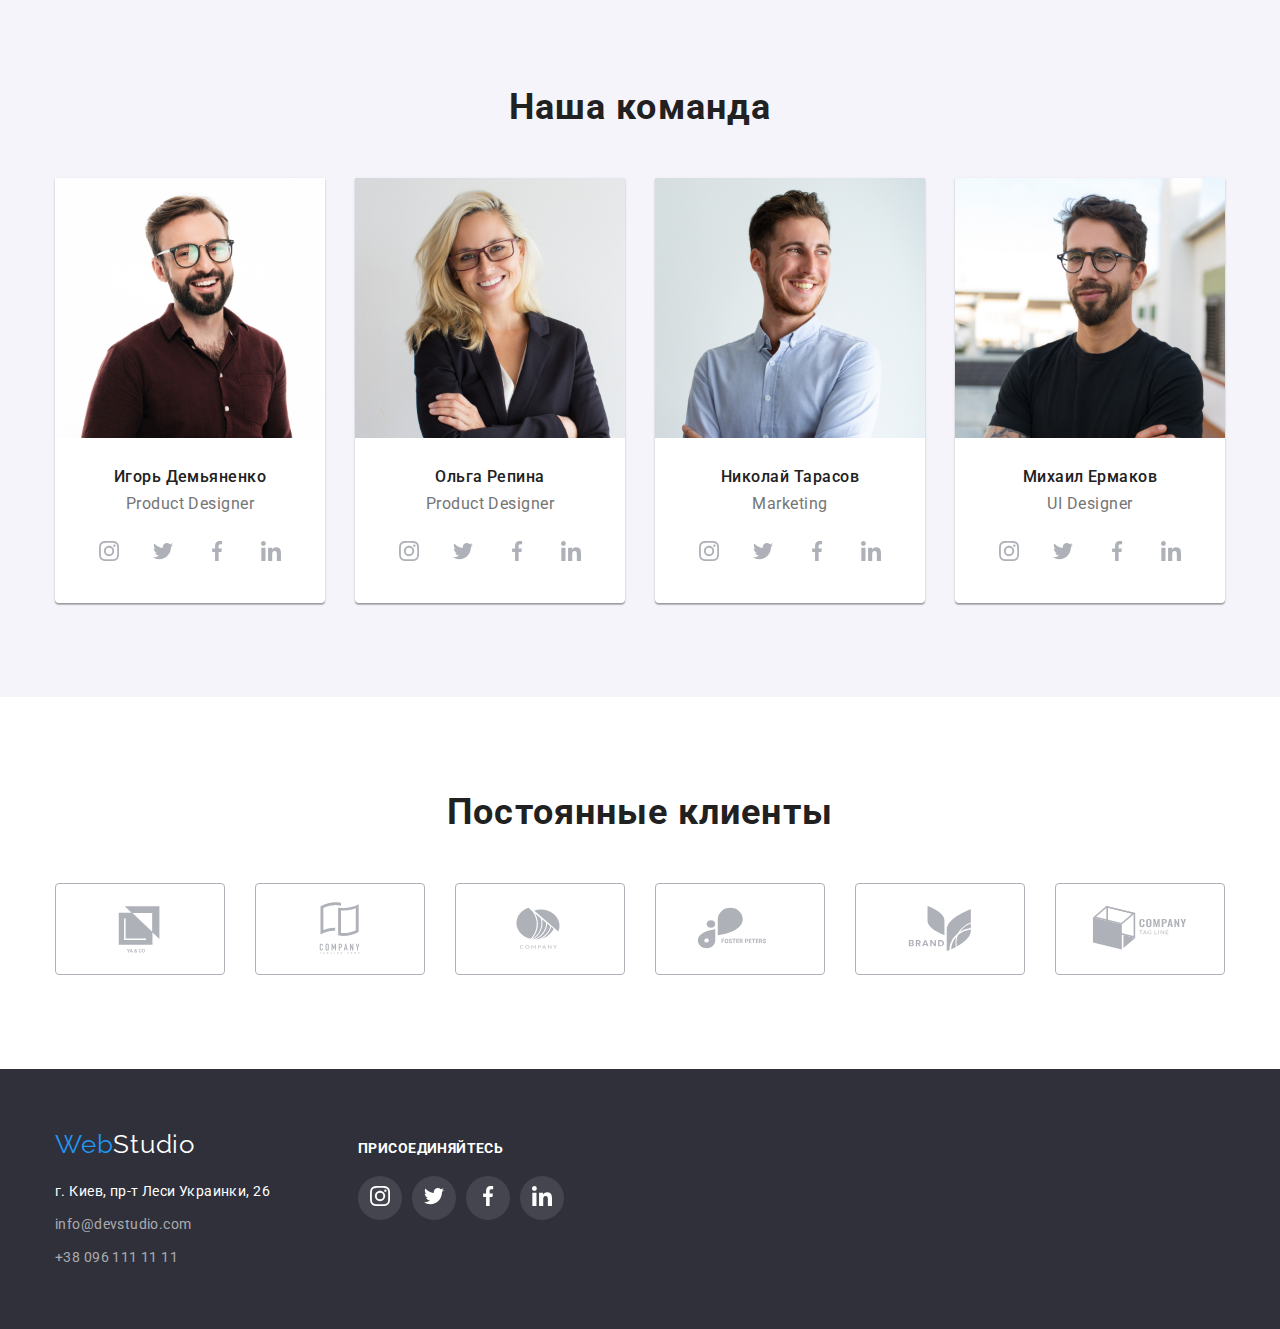
==== commit bf1e46c4: "Update index.html" ====
--- a/index.html
+++ b/index.html
@@ -108,7 +108,7 @@
         <section class="section-three section">
             <div class="container">
             <h2>Наша команда</h2>
-            <ul class="team container">
+            <ul class="team">
                 <li>                                
                 <img src="./images/img1.jpg" alt="Дизайнер" width="270">
                 <div class="team-footer">
--- a/css/style.css
+++ b/css/style.css
@@ -1,51 +1,67 @@
 /* глобальный стиль */
+* {
+  padding: 0;
+  margin: 0;
+}
 body {
   font-family: Roboto, sans-serif;
   font-style: normal;
   font-weight: normal;
   max-width: 1600px;
-  color: #212121;
+  color: var(--color-black);
+  margin: auto;
+}
+li {
+  list-style: none;
 }
 :root {
   --color-primary: #2196f3;
   --color-black: #212121;
   --color-gray: #757575;
+  --color-gray2: #afb1b8;
   --color-white: #ffffff;
+  --color-button: #f5f4fa;
+  --color-svg: #f5f4fa;
 }
 .container {
   width: 1200px;
   margin: 0 auto;
+  padding-left: 15px;
+  padding-right: 15px;
 }
 /* хедер */
 header {
   border-bottom: 1px solid #ececec;
 }
-.headline > div {
+.headline {
   display: flex;
   justify-content: space-between;
   align-items: center;
+}
+.nav-bar {
+  display: flex;
+  justify-content: space-between;
+  align-items: center;
+}
+.headline ul {
+  display: flex;
 }
 .headline li {
   display: inline;
-  list-style: none;
 }
 .headline li:not(:last-child) {
-  padding-right: 50px;
-}
-.headline a {
-  text-decoration: none;
+  margin-right: 50px;
 }
 
 .web-studio {
   width: 145px;
-  height: 31px;
   font-family: Raleway, sans-serif;
   font-size: 26px;
   line-height: 31px;
-  color: #212121;
   letter-spacing: 0.03em;
   text-decoration: none;
   color: var(--color-primary);
+  margin-right: 93px;
 }
 .headline-name,
 .nav-portfolio,
@@ -56,20 +72,25 @@
   color: var(--color-primary);
 }
 
-.nav-bar a {
-  font-style: normal;
+.nav-bar > ul > li > a {
+  display: block;
   font-weight: 500;
   font-size: 14px;
-  line-height: 16px;
+  line-height: 1.1;
   letter-spacing: 0.02em;
-}
-
+  text-decoration: none;
+  padding: 32px 0;
+}
 .mail-tel > li > a {
+  display: flex;
+  align-items: center;
   font-weight: 500;
   font-size: 14px;
-  line-height: 16px;
+  line-height: 1.1;
   letter-spacing: 0.02em;
   color: var(--color-gray);
+  text-decoration: none;
+  padding: 32px 0;
 }
 .nav-bar > ul > li > a:hover,
 .nav-bar > ul > li > a:focus,
@@ -78,18 +99,12 @@
   color: var(--color-primary);
 }
 /* section button */
-/* .section-fone {
+.section-one {
+  text-align: center;
+  background: #2f303a;
+  padding: 200px 0;
   background: linear-gradient(rgba(47, 48, 58, 0.4), rgba(0, 0, 0, 0.4)),
-    url(/images/bg.jpg);
-  background-size: cover;
-} */
-.section-one {
-  display: flex;
-  flex-direction: column;
-  align-items: center;
-  padding-top: 200px;
-  padding-bottom: 200px;
-  background: linear-gradient(rgba(47, 48, 58, 0.4), rgba(0, 0, 0, 0.4)), url(../images/bg.jpg);
+    url(../images/bg.jpg);
   background-size: cover;
 }
 .section-one > button a {
@@ -98,28 +113,31 @@
 }
 
 .h1 {
-  width: 696px;
-  height: 120px;
+  max-width: 696px;
   font-weight: 900;
   font-size: 44px;
-  line-height: 60px;
-  text-align: center;
+  line-height: 1.3;
   letter-spacing: 0.06em;
   text-transform: uppercase;
   color: var(--color-white);
+  margin: 0 auto;
+  margin-bottom: 30px;
 }
 .button {
-  font-weight: bold;
+  font-weight: 700;
   font-size: 16px;
-  line-height: 30px;
+  line-height: 1.8;
   padding: 10px 32px;
-  align-items: center;
   text-align: center;
   letter-spacing: 0.06em;
   color: var(--color-white);
   background-color: var(--color-primary);
   border-radius: 4px;
   box-shadow: 0px 4px 4px rgba(0, 0, 0, 0.15);
+}
+.button:hover,
+.button:focus {
+  background: #188ce8;
 }
 
 /* основная  часть */
@@ -127,25 +145,37 @@
   padding-top: 94px;
   padding-bottom: 94px;
 }
+.no-bottom {
+  padding-bottom: 0;
+}
+.icon-wrapper {
+  display: flex;
+  align-items: center;
+  justify-content: center;
+  height: 120px;
+  width: 270px;
+  background-color: var(--color-svg);
+  margin-bottom: 30px;
+}
 .detail {
   display: flex;
-  justify-content: space-between;
   padding: 0;
 }
-.detail > li {
-  list-style: none;
+.detail > li:not(:last-child) {
+  padding-right: 30px;
 }
 .detail h3 {
   font-weight: bold;
   font-size: 14px;
-  line-height: 16px;
+  line-height: 1.1;
   letter-spacing: 0.03em;
   text-transform: uppercase;
   color: var(--color-black);
+  margin-bottom: 10px;
 }
 .detail p {
   font-size: 14px;
-  line-height: 24px;
+  line-height: 1.7;
   letter-spacing: 0.03em;
   color: var(--color-gray);
   text-align: justify;
@@ -156,28 +186,27 @@
 .doing-name {
   font-weight: bold;
   font-size: 36px;
-  line-height: 42px;
+  line-height: 1.1;
   text-align: center;
   letter-spacing: 0.03em;
   color: var(--color-black);
-  margin-top: 94px;
+  margin-bottom: 50px;
 }
 .doing {
   display: flex;
-  justify-content: space-between;
   padding: 0;
 }
-.doing li {
-  list-style: none;
+.doing li:not(:last-child) {
+  padding-right: 30px;
+}
+.doing img {
+  display: block;
 }
 /* наша команда */
 .section-three {
   background: #f5f4fa;
-  /* padding-top: 94px;
-  padding-bottom: 94px; */
-}
-.section-three li {
-  list-style: none;
+}
+.team > li {
   background: var(--color-white);
   box-shadow: 0px 1px 3px rgba(0, 0, 0, 0.12), 0px 1px 1px rgba(0, 0, 0, 0.14),
     0px 2px 1px rgba(0, 0, 0, 0.2);
@@ -186,55 +215,119 @@
 .section-three h2 {
   font-weight: bold;
   font-size: 36px;
-  line-height: 42px;
+  line-height: 1.1;
   text-align: center;
   letter-spacing: 0.03em;
   color: var(--color-black);
+  margin-bottom: 50px;
 }
 .team {
   display: flex;
-  justify-content: space-between;
   padding: 0;
 }
 .team > li {
   width: 270px;
-  height: 368px;
+}
+.team > li:not(:last-child) {
+  margin-right: 30px;
+}
+.team img {
+  display: block;
 }
 .team-footer {
   text-align: center;
+  padding: 30px 32px;
 }
 .team-footer > h3 {
   font-weight: 500;
   font-size: 16px;
-  line-height: 19px;
-  text-align: center;
-  letter-spacing: 0.03em;
-  color: var(--color-black);
+  line-height: 1.1;
+  letter-spacing: 0.03em;
+  color: var(--color-black);
+  margin-bottom: 10px;
 }
 .team-footer > p {
   font-size: 16px;
-  line-height: 19px;
+  line-height: 1.1;
+  letter-spacing: 0.03em;
+  color: var(--color-gray);
+  margin-bottom: 16px;
+}
+.social-links {
+  display: flex;
+  justify-content: space-between;
+}
+.social-link {
+  display: flex;
+  align-items: center;
+  justify-content: center;
+  width: 44px;
+  height: 44px;
+  color: var(--color-gray2);
+  border-radius: 50%;
+}
+.social-link:hover,
+.social-link:focus {
+  background-color: var(--color-primary);
+  color: var(--color-white);
+}
+.social-icon {
+  fill: currentColor;
+}
+/* постоянные клиенты */
+.clients > h2 {
+  font-weight: bold;
+  font-size: 36px;
+  line-height: 42px;
   text-align: center;
   letter-spacing: 0.03em;
-  color: var(--color-gray);
-}
-
+  margin-bottom: 50px;
+}
+.clients > ul {
+  display: flex;
+}
+.clients > ul > li {
+  width: 170px;
+  height: 92px;
+}
+.clients > ul {
+  color: var(--color-gray2);
+}
+.clients > ul > li:not(:last-child) {
+  margin-right: 30px;
+}
+.clients-icon {
+  display: flex;
+  justify-content: center;
+  align-items: center;
+  width: 100%;
+  height: 100%;
+  fill: currentColor;
+  border: 1px solid var(--color-gray2);
+  border-radius: 4px;
+}
+.clients-icon:hover,
+.clients-icon:focus {
+  border-color: var(--color-primary);
+  fill: var(--color-primary);
+}
 /* подвал */
-.footer {
+footer {
   background: #2f303a;
   padding-top: 60px;
   padding-bottom: 60px;
 }
-.footer ul {
-  padding: 0;
-}
-.footer li {
-  list-style: none;
+address {
+  margin-top: 20px;
+}
+.footer-one > ul,
+.footer-one > ul > li:nth-child(2) {
+  margin-top: 9px;
 }
 .address {
   font-style: normal;
   font-size: 14px;
-  line-height: 24px;
+  line-height: 1.7;
   letter-spacing: 0.03em;
   color: var(--color-white);
 }
@@ -247,19 +340,54 @@
   font-style: normal;
   font-weight: normal;
   font-size: 14px;
-  line-height: 24px;
+  line-height: 1.7;
   letter-spacing: 0.03em;
   color: rgba(255, 255, 255, 0.6);
 }
+
 .footer-info:hover,
 .footer-info:focus {
   color: var(--color-white);
 }
-
+.footer-block {
+  display: flex;
+  align-items: baseline;
+}
+.footer-one {
+  margin-right: 70px;
+}
+
+.footer-two > p {
+  font-weight: 700;
+  font-size: 14px;
+  line-height: 16px;
+  letter-spacing: 0.03em;
+  text-transform: uppercase;
+  color: var(--color-white);
+}
+.footer-two > ul {
+  display: flex;
+  justify-content: space-between;
+  margin-top: 20px;
+}
+.footer-two > ul > li {
+  display: flex;
+  align-items: center;
+  justify-content: center;
+  width: 44px;
+  height: 44px;
+  fill: var(--color-white);
+  background: rgba(255, 255, 255, 0.1);
+  border-radius: 50%;
+}
+.footer-two > ul > li:not(:last-child) {
+  margin-right: 10px;
+}
+.footer-two > ul > li:hover,
+.footer-two > ul > li:focus {
+  background-color: var(--color-primary);
+}
 /* page potfolio */
-.menu-button li {
-  list-style: none;
-}
 .nav-studia-two {
   color: var(--color-black);
 }
@@ -271,25 +399,30 @@
 .section-button {
   display: flex;
   justify-content: center;
-}
-.section-button li {
-  list-style: none;
+  margin-bottom: 50px;
 }
 .section-button > li {
   font-weight: 500;
   font-size: 16px;
-  line-height: 26px;
-  letter-spacing: 0.03em;
-  color: var(--color-black);
+  line-height: 1.6;
+  letter-spacing: 0.03em;
+  color: var(--color-black);
+}
+.section-button > li:not(:last-child) {
+  margin-right: 8px;
 }
 .section-button > li > button {
   padding: 6px 22px;
   border-radius: 4px;
-}
-.section-button > li > button {
-  margin-right: 8px;
   border: none;
-}
+  background-color: var(--color-button);
+}
+.section-button > li > button:hover,
+.section-button > li > button:focus {
+  box-shadow: 0px 3px 1px rgba(0, 0, 0, 0.1), 0px 1px 2px rgba(0, 0, 0, 0.08),
+    0px 2px 2px rgba(0, 0, 0, 0.12);
+}
+
 .section-button > li:first-child > button {
   background: var(--color-primary);
   color: var(--color-white);
@@ -302,41 +435,67 @@
 }
 .main {
   display: flex;
-  justify-content: space-between;
   flex-wrap: wrap;
   padding: 0;
-}
-.main li {
-  list-style: none;
-  border: 1px solid #eeeeee;
-  /* margin-bottom: 50px; */
-}
-.main li:nth-child(-n + 6) {
-  margin-bottom: 50px;
-}
-.main li:nth-child(-n + 3) {
-  margin-top: 50px;
+  margin: -15px;
 }
 .main a {
   text-decoration: none;
 }
+.main > li {
+  margin: 15px;
+  width: 370px;
+}
+.main img {
+  display: block;
+}
 .main-footer {
-  margin: 20px 24px;
+  padding: 20px 24px;
+  border-bottom: 1px solid #eeeeee;
+  border-left: 1px solid #eeeeee;
+  border-right: 1px solid #eeeeee;
 }
 .main-footer > h3 {
   font-weight: bold;
   font-size: 18px;
-  line-height: 36px;
+  line-height: 2;
   letter-spacing: 0.06em;
   color: var(--color-black);
+  margin-bottom: 4px;
 }
 .main-footer > p {
   font-size: 16px;
-  line-height: 30px;
+  line-height: 1.8;
   letter-spacing: 0.03em;
   color: var(--color-gray);
 }
-.h2-main {
+.visually-hidden {
   position: absolute;
-  display: none;
-}
+  width: 1px;
+  height: 1px;
+  margin: -1px;
+  border: 0;
+  padding: 0;
+  white-space: nowrap;
+  clip-path: inset(100%);
+  clip: rect(0 0 0 0);
+  overflow: hidden;
+}
+.main > li:hover,
+.main > li:focus {
+  box-shadow: 0px 1px 1px rgba(0, 0, 0, 0.12), 0px 4px 4px rgba(0, 0, 0, 0.06),
+    1px 4px 6px rgba(0, 0, 0, 0.16);
+}
+/* svg */
+.svg-mail {
+  width: 16px;
+  height: 12px;
+  margin-right: 4px;
+  fill: currentColor;
+}
+.svg-tel {
+  width: 10px;
+  height: 16px;
+  margin-right: 4px;
+  fill: currentColor;
+}
